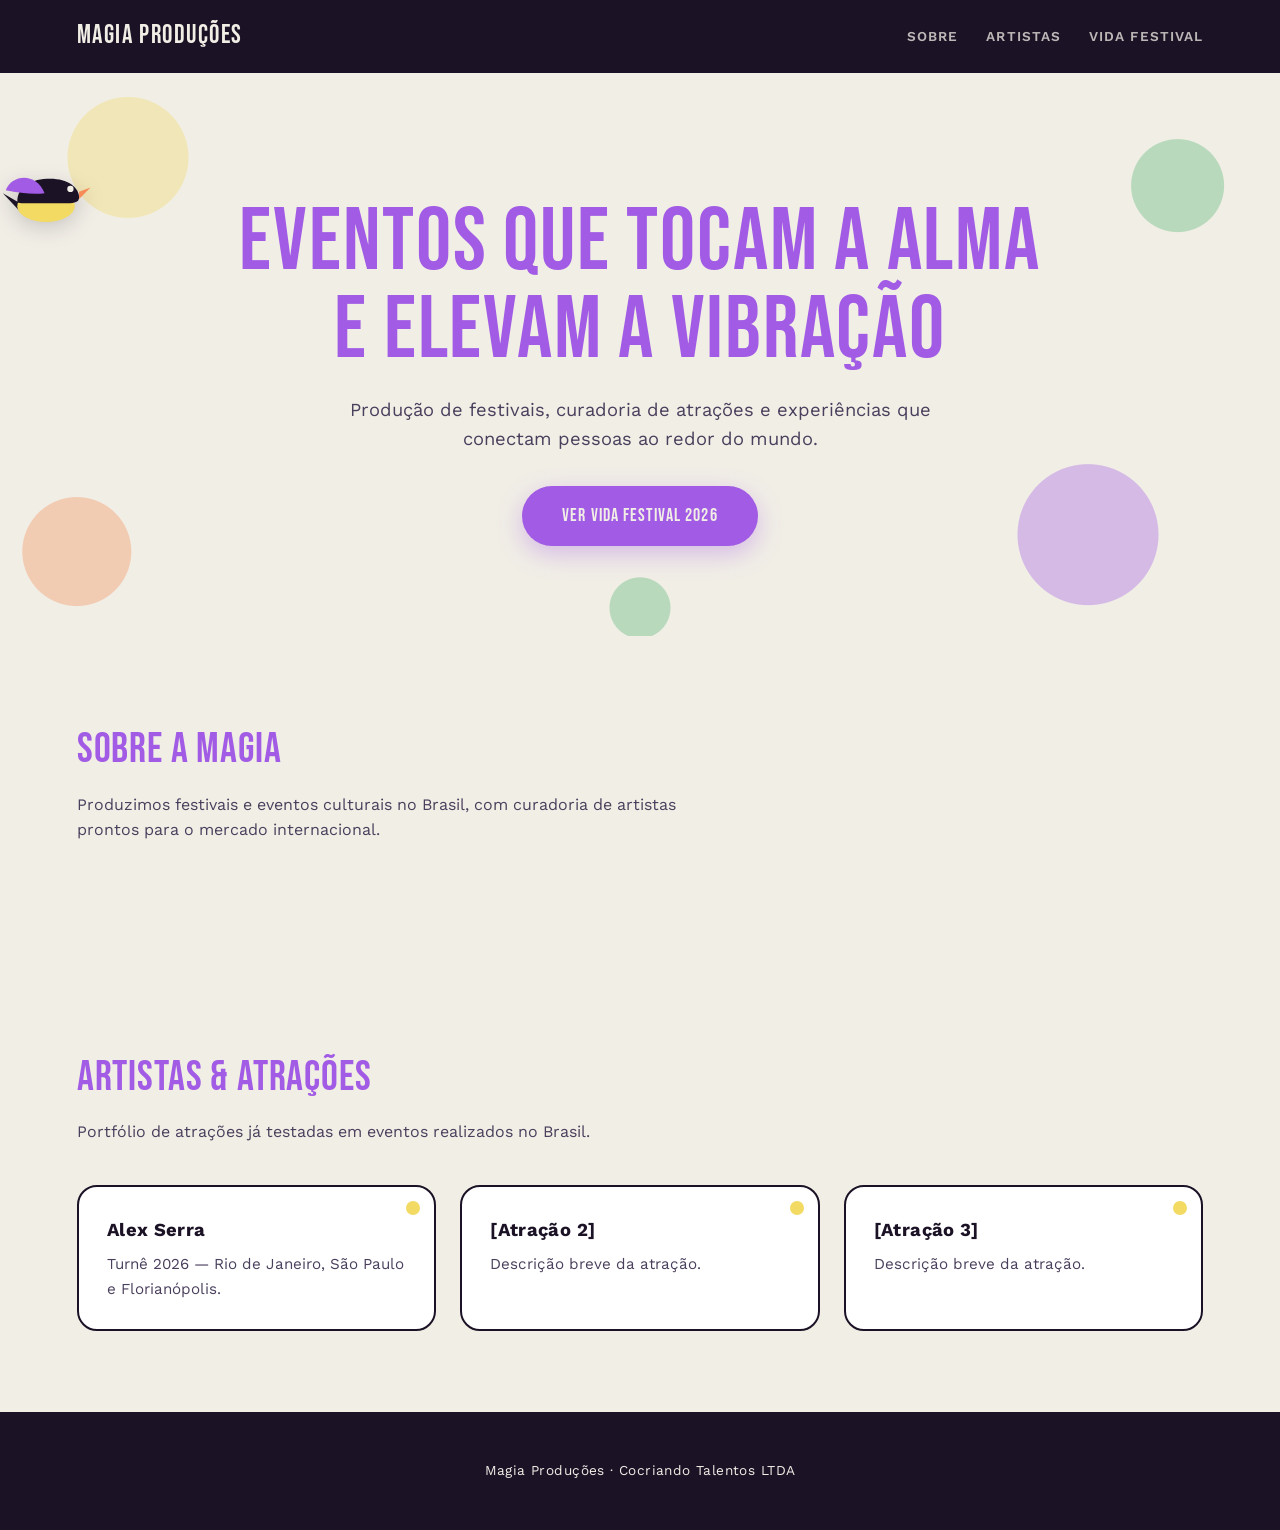
==== index.html @ 2a8267ff "design: aplica identidade visual oficial do VIDA Festival + secao de facilitadores/expositores Palet" ====
<!DOCTYPE html>
<html lang="pt-BR">
<head>
<meta charset="UTF-8">
<meta name="viewport" content="width=device-width, initial-scale=1.0">
<title>Magia Produções</title>
<link rel="preconnect" href="https://fonts.googleapis.com">
<link href="https://fonts.googleapis.com/css2?family=Bebas+Neue&family=Fraunces:wght@500;600&family=Work+Sans:wght@400;500;600&display=swap" rel="stylesheet">
<link rel="stylesheet" href="css/style.css">
</head>
<body>
<header>
  <div class="logo">magia produções</div>
  <nav>
    <a href="#sobre">Sobre</a>
    <a href="#artistas">Artistas</a>
    <a href="vida-festival.html">VIDA Festival</a>
  </nav>
</header>

<section class="hero">
  <svg class="bird-fly" viewBox="0 0 64 48" aria-hidden="true">
    <path d="M14,28 L2,21 L15,35 Z" fill="#1B1226"/>
    <ellipse cx="32" cy="30" rx="20" ry="11" fill="#F2DA63"/>
    <path d="M12,27 C12,16 22,11 35,11 C47,11 55,17 55,24 C55,27 52,28 47,28 L15,28 C13,28 12,27.6 12,27 Z" fill="#1B1226"/>
    <path class="wing-front" d="M31,21 C25,6 8,8 4,19 C14,21 24,22 31,21 Z" fill="#A15BE4"/>
    <path d="M55,20 L63,17 L55,25 Z" fill="#F68B57"/>
    <circle cx="49" cy="18" r="2.2" fill="#F1EEE6"/>
  </svg>
  <div class="hero-inner">
    <h1>Eventos que tocam a alma<br>e elevam a vibração</h1>
    <p>Produção de festivais, curadoria de atrações e experiências que conectam pessoas ao redor do mundo.</p>
    <a href="vida-festival.html" class="cta">Ver VIDA Festival 2026</a>
  </div>
</section>

<section id="sobre">
  <h2 class="section-title">Sobre a Magia</h2>
  <p class="section-sub">Produzimos festivais e eventos culturais no Brasil, com curadoria de artistas prontos para o mercado internacional.</p>
</section>

<section id="artistas">
  <h2 class="section-title">Artistas &amp; Atrações</h2>
  <p class="section-sub">Portfólio de atrações já testadas em eventos realizados no Brasil.</p>
  <div class="grid">
    <div class="card"><h3>Alex Serra</h3><p>Turnê 2026 — Rio de Janeiro, São Paulo e Florianópolis.</p></div>
    <div class="card"><h3>[Atração 2]</h3><p>Descrição breve da atração.</p></div>
    <div class="card"><h3>[Atração 3]</h3><p>Descrição breve da atração.</p></div>
  </div>
</section>

<footer>Magia Produções · Cocriando Talentos LTDA</footer>
</body>
</html>
---- css/style.css ----
:root {
  --roxo: #A15BE4;
  --roxo-escuro: #6B3AA0;
  --verde: #53B56F;
  --amarelo: #F2DA63;
  --laranja: #F68B57;
  --off-white: #F1EEE6;
  --tinta: #1B1226;
  --tinta-suave: #4a3f5c;
  --font-display: 'Bebas Neue', 'Fraunces', serif;
  --font-body: 'Work Sans', sans-serif;
}
* { box-sizing: border-box; margin: 0; padding: 0; }
html { scroll-behavior: smooth; }
body {
  background: var(--off-white);
  color: var(--tinta);
  font-family: var(--font-body);
  line-height: 1.6;
}
h1, h2, h3 {
  font-family: var(--font-display);
  font-weight: 400;
  letter-spacing: 0.02em;
  text-transform: uppercase;
}
a { color: inherit; text-decoration: none; }

/* header */
header {
  position: sticky;
  top: 0;
  z-index: 10;
  display: flex;
  justify-content: space-between;
  align-items: center;
  gap: 16px;
  padding: 16px 6vw;
  background: var(--tinta);
  flex-wrap: wrap;
}
header .logo {
  display: flex;
  align-items: center;
  gap: 10px;
  font-family: var(--font-display);
  font-size: 1.6rem;
  letter-spacing: 0.06em;
  color: var(--off-white);
}
header .logo svg { height: 34px; width: auto; }
nav { display: flex; align-items: center; gap: 28px; flex-wrap: wrap; }
nav a {
  color: var(--off-white);
  opacity: 0.75;
  font-size: 0.85rem;
  letter-spacing: 0.08em;
  text-transform: uppercase;
  font-weight: 600;
}
nav a:hover { opacity: 1; color: var(--amarelo); }

/* hero */
.hero {
  position: relative;
  padding: 14vh 6vw 10vh;
  text-align: center;
  overflow: hidden;
  background: var(--off-white);
}
.hero::before {
  content: "";
  position: absolute;
  inset: 0;
  background-image:
    radial-gradient(circle at 10% 15%, var(--amarelo) 0 60px, transparent 61px),
    radial-gradient(circle at 92% 20%, var(--verde) 0 46px, transparent 47px),
    radial-gradient(circle at 85% 82%, var(--roxo) 0 70px, transparent 71px),
    radial-gradient(circle at 6% 85%, var(--laranja) 0 54px, transparent 55px),
    radial-gradient(circle at 50% 95%, var(--verde) 0 30px, transparent 31px);
  opacity: 0.35;
  pointer-events: none;
}
.hero-inner { position: relative; z-index: 1; }

/* bem-te-vi animado */
.bird-fly {
  position: absolute;
  top: 16%;
  left: 0;
  width: 92px;
  height: auto;
  z-index: 2;
  animation: fly-path 16s linear infinite;
  pointer-events: none;
  filter: drop-shadow(0 6px 10px rgba(27,18,38,0.18));
}
.bird-fly .wing-front { transform-origin: 28px 20px; animation: flap 0.28s ease-in-out infinite alternate; }
@keyframes fly-path {
  0%   { transform: translate(-10vw, 6vh) scale(0.75) rotate(-4deg); opacity: 0; }
  8%   { opacity: 1; }
  35%  { transform: translate(35vw, -4vh) scale(0.95) rotate(2deg); }
  65%  { transform: translate(70vw, 4vh) scale(1) rotate(-2deg); }
  92%  { opacity: 1; }
  100% { transform: translate(112vw, -2vh) scale(0.85) rotate(3deg); opacity: 0; }
}
@keyframes flap {
  from { transform: scaleY(1) rotate(0deg); }
  to   { transform: scaleY(0.35) rotate(-18deg); }
}
@media (prefers-reduced-motion: reduce) {
  .bird-fly { animation: none; opacity: 0; }
}
.hero h1 {
  font-size: clamp(2.6rem, 8vw, 5.5rem);
  line-height: 1;
  color: var(--roxo);
}
.hero p {
  margin-top: 20px;
  color: var(--tinta-suave);
  font-size: 1.15rem;
  max-width: 600px;
  margin-inline: auto;
}
.hero .cta, .btn-ingresso {
  display: inline-block;
  margin-top: 32px;
  padding: 16px 40px;
  border-radius: 999px;
  background: var(--roxo);
  color: var(--off-white);
  font-family: var(--font-display);
  letter-spacing: 0.06em;
  font-size: 1.1rem;
  box-shadow: 0 8px 24px rgba(161,91,228,0.35);
  transition: transform 0.15s ease;
}
.hero .cta:hover, .btn-ingresso:hover { transform: translateY(-2px); }
.btn-ingresso { background: var(--laranja); box-shadow: 0 8px 24px rgba(246,139,87,0.35); }

section { padding: 9vh 6vw; }
.section-title {
  font-size: clamp(1.8rem, 4vw, 2.6rem);
  color: var(--roxo);
  margin-bottom: 8px;
}
.section-sub { color: var(--tinta-suave); margin-bottom: 40px; max-width: 620px; }

.grid { display: grid; grid-template-columns: repeat(auto-fit, minmax(240px, 1fr)); gap: 24px; }
.card {
  background: #fff;
  border: 2px solid var(--tinta);
  border-radius: 20px;
  padding: 28px;
  position: relative;
}
.card::before {
  content: "";
  position: absolute;
  top: 14px;
  right: 14px;
  width: 14px;
  height: 14px;
  border-radius: 50%;
  background: var(--amarelo);
}
.card h3 {
  color: var(--tinta);
  margin-bottom: 8px;
  text-transform: none;
  font-family: var(--font-body);
  font-weight: 700;
  font-size: 1.15rem;
}
.card p { color: var(--tinta-suave); font-size: 0.95rem; }

.aviso {
  background: #fff;
  border: 2px dashed var(--roxo);
  border-radius: 16px;
  padding: 22px 26px;
  font-size: 0.92rem;
  color: var(--tinta-suave);
  margin: 32px 0;
}

footer {
  padding: 48px 6vw;
  text-align: center;
  color: var(--off-white);
  background: var(--tinta);
  font-size: 0.85rem;
  letter-spacing: 0.03em;
}

@media (max-width: 640px) {
  header { justify-content: center; text-align: center; }
  nav { justify-content: center; gap: 18px; }
}
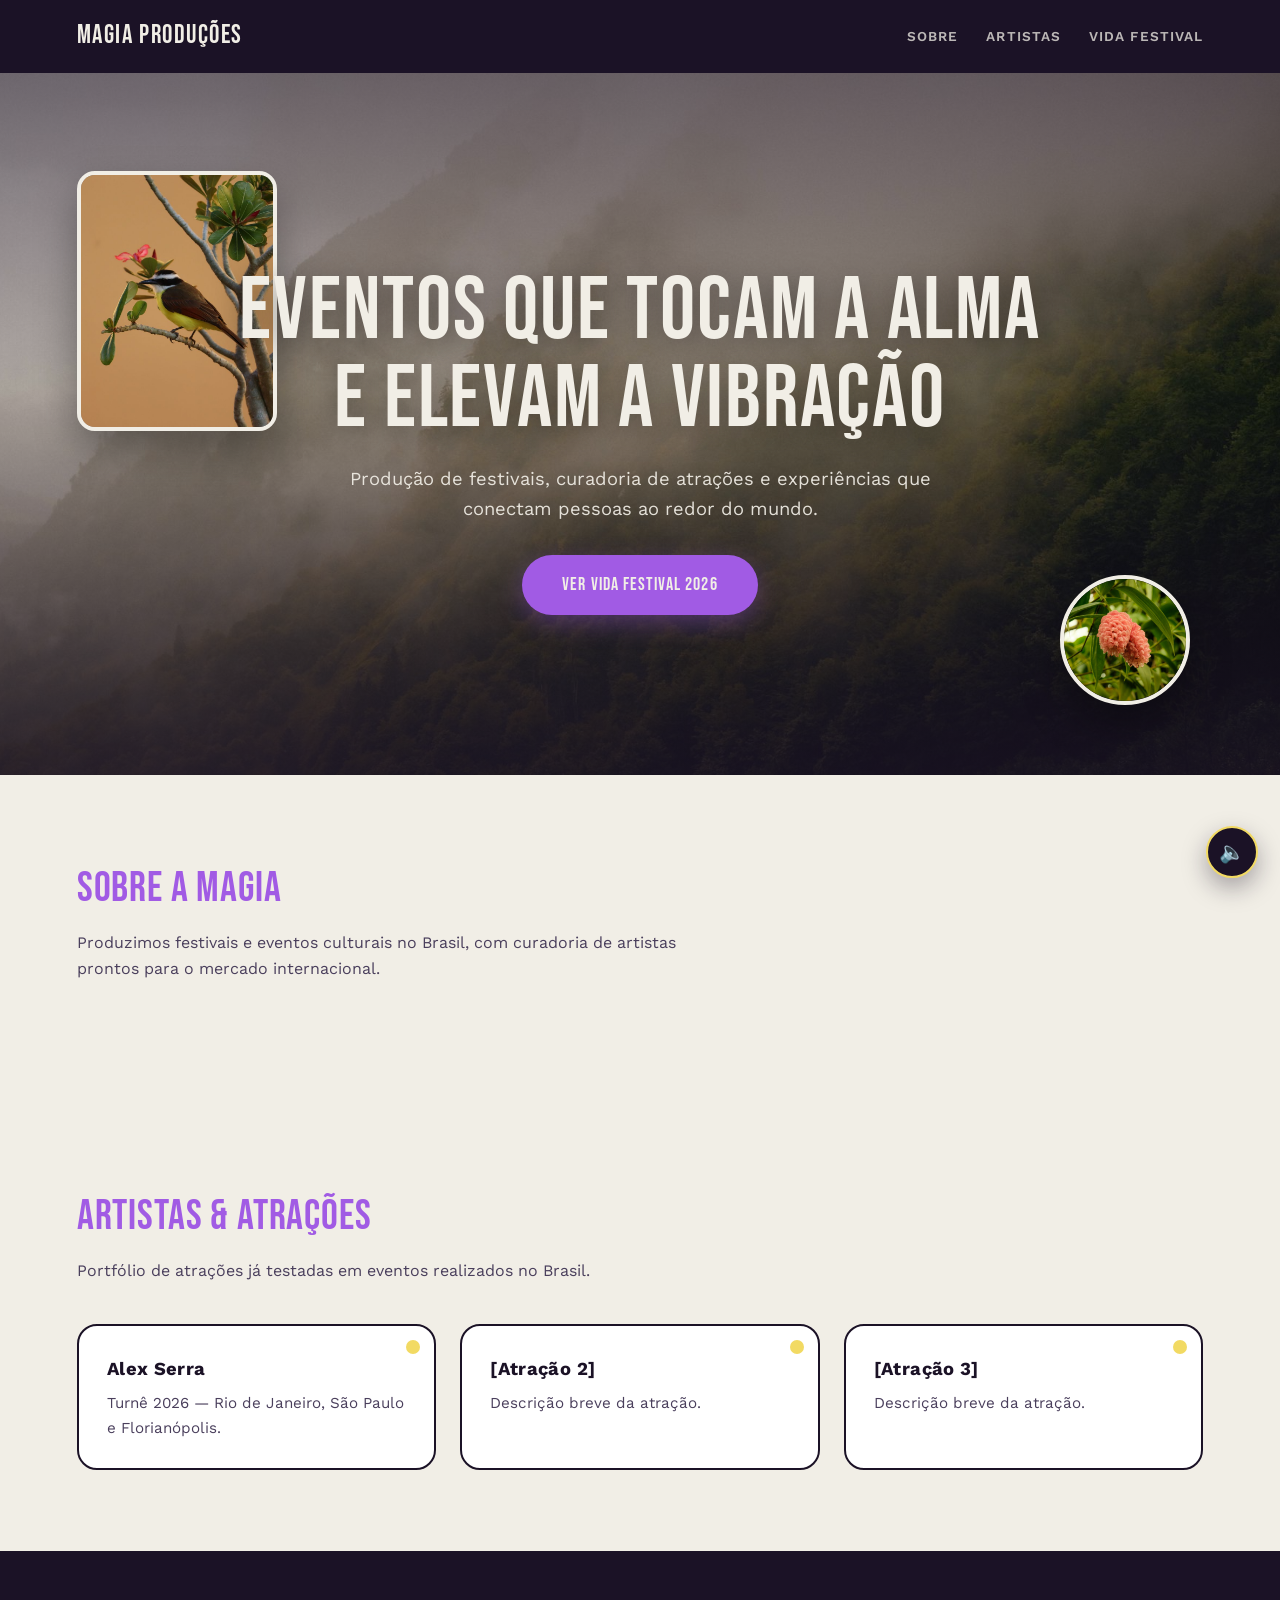
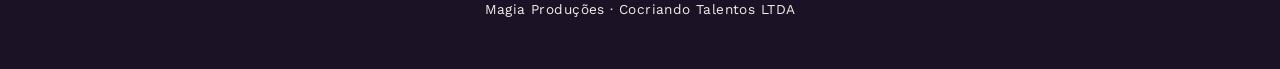
==== commit fbd38b0a: "design: substitui ilustracao vetorial por fotografia real e adiciona som ambiente Hero agora usa fot" ====
--- a/index.html
+++ b/index.html
@@ -19,14 +19,10 @@
 </header>
 
 <section class="hero">
-  <svg class="bird-fly" viewBox="0 0 64 48" aria-hidden="true">
-    <path d="M14,28 L2,21 L15,35 Z" fill="#1B1226"/>
-    <ellipse cx="32" cy="30" rx="20" ry="11" fill="#F2DA63"/>
-    <path d="M12,27 C12,16 22,11 35,11 C47,11 55,17 55,24 C55,27 52,28 47,28 L15,28 C13,28 12,27.6 12,27 Z" fill="#1B1226"/>
-    <path class="wing-front" d="M31,21 C25,6 8,8 4,19 C14,21 24,22 31,21 Z" fill="#A15BE4"/>
-    <path d="M55,20 L63,17 L55,25 Z" fill="#F68B57"/>
-    <circle cx="49" cy="18" r="2.2" fill="#F1EEE6"/>
-  </svg>
+  <div class="hero-bg" style="background-image:url('img/mountain-bg.jpg')"></div>
+  <div class="hero-scrim"></div>
+  <img class="photo-float photo-float--bird" src="img/kiskadee-hero.jpg" alt="Bem-te-vi, ave símbolo do VIDA Festival">
+  <img class="photo-float photo-float--flower" src="img/flower-accent.jpg" alt="Flor tropical">
   <div class="hero-inner">
     <h1>Eventos que tocam a alma<br>e elevam a vibração</h1>
     <p>Produção de festivais, curadoria de atrações e experiências que conectam pessoas ao redor do mundo.</p>
@@ -50,5 +46,23 @@
 </section>
 
 <footer>Magia Produções · Cocriando Talentos LTDA</footer>
+
+<button id="sound-toggle" class="sound-toggle" type="button" aria-pressed="false" aria-label="Ativar som da natureza">🔈</button>
+<audio id="nature-audio" src="audio/birds-ambience.mp3" loop preload="none"></audio>
+<script>
+  var btn = document.getElementById('sound-toggle');
+  var audio = document.getElementById('nature-audio');
+  btn.addEventListener('click', function () {
+    if (audio.paused) {
+      audio.play();
+      btn.textContent = '🔊';
+      btn.setAttribute('aria-pressed', 'true');
+    } else {
+      audio.pause();
+      btn.textContent = '🔈';
+      btn.setAttribute('aria-pressed', 'false');
+    }
+  });
+</script>
 </body>
 </html>
--- a/css/style.css
+++ b/css/style.css
@@ -63,62 +63,75 @@
 /* hero */
 .hero {
   position: relative;
-  padding: 14vh 6vw 10vh;
+  padding: 16vh 6vw 12vh;
   text-align: center;
   overflow: hidden;
-  background: var(--off-white);
-}
-.hero::before {
-  content: "";
+  min-height: 78vh;
+  display: flex;
+  align-items: center;
+  justify-content: center;
+  background: var(--tinta);
+}
+.hero-bg {
   position: absolute;
   inset: 0;
-  background-image:
-    radial-gradient(circle at 10% 15%, var(--amarelo) 0 60px, transparent 61px),
-    radial-gradient(circle at 92% 20%, var(--verde) 0 46px, transparent 47px),
-    radial-gradient(circle at 85% 82%, var(--roxo) 0 70px, transparent 71px),
-    radial-gradient(circle at 6% 85%, var(--laranja) 0 54px, transparent 55px),
-    radial-gradient(circle at 50% 95%, var(--verde) 0 30px, transparent 31px);
-  opacity: 0.35;
-  pointer-events: none;
-}
-.hero-inner { position: relative; z-index: 1; }
-
-/* bem-te-vi animado */
-.bird-fly {
-  position: absolute;
-  top: 16%;
-  left: 0;
-  width: 92px;
-  height: auto;
-  z-index: 2;
-  animation: fly-path 16s linear infinite;
-  pointer-events: none;
-  filter: drop-shadow(0 6px 10px rgba(27,18,38,0.18));
-}
-.bird-fly .wing-front { transform-origin: 28px 20px; animation: flap 0.28s ease-in-out infinite alternate; }
-@keyframes fly-path {
-  0%   { transform: translate(-10vw, 6vh) scale(0.75) rotate(-4deg); opacity: 0; }
-  8%   { opacity: 1; }
-  35%  { transform: translate(35vw, -4vh) scale(0.95) rotate(2deg); }
-  65%  { transform: translate(70vw, 4vh) scale(1) rotate(-2deg); }
-  92%  { opacity: 1; }
-  100% { transform: translate(112vw, -2vh) scale(0.85) rotate(3deg); opacity: 0; }
-}
-@keyframes flap {
-  from { transform: scaleY(1) rotate(0deg); }
-  to   { transform: scaleY(0.35) rotate(-18deg); }
+  background-size: cover;
+  background-position: center 65%;
+  transform: scale(1.03);
+}
+.hero-scrim {
+  position: absolute;
+  inset: 0;
+  background: linear-gradient(180deg, rgba(27,18,38,0.6) 0%, rgba(27,18,38,0.28) 45%, rgba(27,18,38,0.8) 100%);
+}
+.hero-inner { position: relative; z-index: 2; }
+
+/* fotos reais flutuantes */
+.photo-float {
+  position: absolute;
+  z-index: 1;
+  object-fit: cover;
+  border-radius: 18px;
+  border: 4px solid var(--off-white);
+  box-shadow: 0 20px 40px rgba(0,0,0,0.35);
+  animation: photo-bob 7s ease-in-out infinite;
+}
+.photo-float--bird {
+  width: 200px;
+  height: 260px;
+  top: 14%;
+  left: 6%;
+}
+.photo-float--flower {
+  width: 130px;
+  height: 130px;
+  border-radius: 50%;
+  bottom: 10%;
+  right: 7%;
+  animation-delay: 2s;
+}
+@keyframes photo-bob {
+  0%, 100% { transform: translateY(0) rotate(-1deg); }
+  50% { transform: translateY(-16px) rotate(1deg); }
 }
 @media (prefers-reduced-motion: reduce) {
-  .bird-fly { animation: none; opacity: 0; }
+  .photo-float { animation: none; }
+}
+@media (max-width: 780px) {
+  .hero { padding-top: 8vh; }
+  .hero-inner { margin-top: 130px; }
+  .photo-float--bird { width: 96px; height: 128px; left: 5%; top: 4%; }
+  .photo-float--flower { width: 76px; height: 76px; right: 5%; top: 4%; bottom: auto; animation-delay: 1s; }
 }
 .hero h1 {
   font-size: clamp(2.6rem, 8vw, 5.5rem);
   line-height: 1;
-  color: var(--roxo);
+  color: var(--off-white);
+  text-shadow: 0 6px 30px rgba(0,0,0,0.4);
 }
 .hero p {
   margin-top: 20px;
-  color: var(--tinta-suave);
+  color: rgba(241,238,230,0.92);
   font-size: 1.15rem;
   max-width: 600px;
   margin-inline: auto;
@@ -140,6 +153,44 @@
 .btn-ingresso { background: var(--laranja); box-shadow: 0 8px 24px rgba(246,139,87,0.35); }
 
 section { padding: 9vh 6vw; }
+
+/* video manifesto */
+.video-frame-wrap {
+  position: relative;
+  max-width: 880px;
+  margin: 0 auto;
+}
+.video-glow {
+  position: absolute;
+  inset: -6%;
+  z-index: 0;
+  background:
+    radial-gradient(circle at 15% 20%, var(--amarelo) 0%, transparent 40%),
+    radial-gradient(circle at 85% 25%, var(--verde) 0%, transparent 42%),
+    radial-gradient(circle at 50% 90%, var(--laranja) 0%, transparent 45%),
+    radial-gradient(circle at 90% 85%, var(--roxo) 0%, transparent 40%);
+  filter: blur(40px);
+  opacity: 0.55;
+  animation: video-glow-float 10s ease-in-out infinite alternate;
+}
+@keyframes video-glow-float {
+  0%   { transform: scale(1) rotate(0deg); }
+  100% { transform: scale(1.08) rotate(4deg); }
+}
+.video-frame {
+  position: relative;
+  z-index: 1;
+  border-radius: 24px;
+  overflow: hidden;
+  border: 4px solid var(--tinta);
+  box-shadow: 0 20px 50px rgba(27,18,38,0.25);
+  aspect-ratio: 16 / 9;
+  background: var(--tinta);
+}
+.video-frame iframe { width: 100%; height: 100%; border: 0; display: block; }
+@media (prefers-reduced-motion: reduce) {
+  .video-glow { animation: none; }
+}
 .section-title {
   font-size: clamp(1.8rem, 4vw, 2.6rem);
   color: var(--roxo);
@@ -174,6 +225,13 @@
   font-size: 1.15rem;
 }
 .card p { color: var(--tinta-suave); font-size: 0.95rem; }
+.btn-ingresso--card {
+  display: inline-block;
+  margin-top: 16px;
+  padding: 10px 22px;
+  font-size: 0.85rem;
+  box-shadow: none;
+}
 
 .aviso {
   background: #fff;
@@ -198,3 +256,27 @@
   header { justify-content: center; text-align: center; }
   nav { justify-content: center; gap: 18px; }
 }
+
+/* som ambiente */
+.sound-toggle {
+  position: fixed;
+  bottom: 22px;
+  right: 22px;
+  z-index: 50;
+  width: 52px;
+  height: 52px;
+  border-radius: 50%;
+  background: var(--tinta);
+  color: var(--off-white);
+  border: 2px solid var(--amarelo);
+  font-size: 1.3rem;
+  line-height: 1;
+  cursor: pointer;
+  box-shadow: 0 10px 24px rgba(27,18,38,0.35);
+  display: flex;
+  align-items: center;
+  justify-content: center;
+  transition: transform 0.15s ease;
+}
+.sound-toggle:hover { transform: scale(1.06); }
+.sound-toggle[aria-pressed="true"] { border-color: var(--verde); }
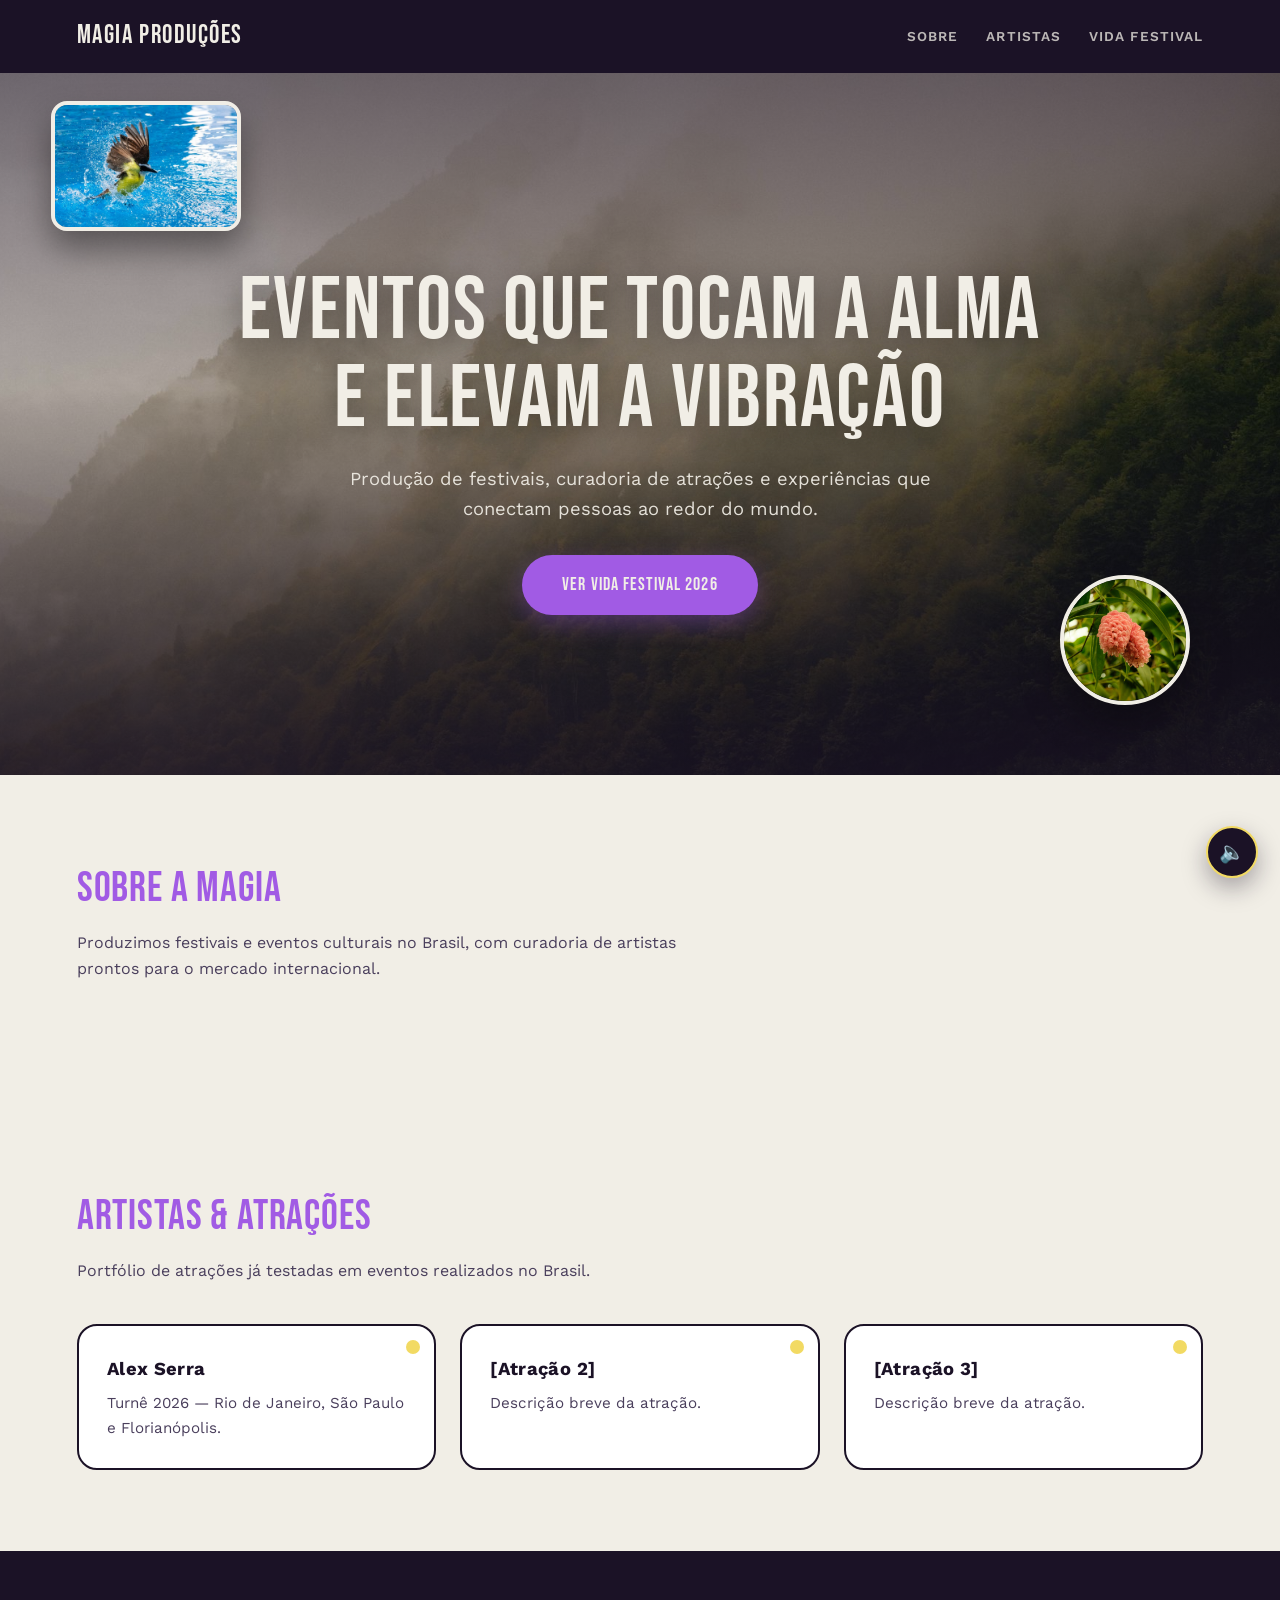
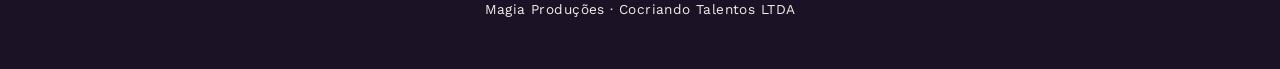
==== commit db04f221: "design: bem-te-vi voando de um lado pro outro no hero, batendo asas Troca as fotos estaticas flutuan" ====
--- a/index.html
+++ b/index.html
@@ -21,7 +21,7 @@
 <section class="hero">
   <div class="hero-bg" style="background-image:url('img/mountain-bg.jpg')"></div>
   <div class="hero-scrim"></div>
-  <img class="photo-float photo-float--bird" src="img/kiskadee-hero.jpg" alt="Bem-te-vi, ave símbolo do VIDA Festival">
+  <div class="bird-flying"><img src="img/kiskadee-flying.jpg" alt="Bem-te-vi voando, ave símbolo do VIDA Festival"></div>
   <img class="photo-float photo-float--flower" src="img/flower-accent.jpg" alt="Flor tropical">
   <div class="hero-inner">
     <h1>Eventos que tocam a alma<br>e elevam a vibração</h1>
--- a/css/style.css
+++ b/css/style.css
@@ -94,13 +94,6 @@
   border-radius: 18px;
   border: 4px solid var(--off-white);
   box-shadow: 0 20px 40px rgba(0,0,0,0.35);
-  animation: photo-bob 7s ease-in-out infinite;
-}
-.photo-float--bird {
-  width: 200px;
-  height: 260px;
-  top: 14%;
-  left: 6%;
 }
 .photo-float--flower {
   width: 130px;
@@ -108,20 +101,59 @@
   border-radius: 50%;
   bottom: 10%;
   right: 7%;
-  animation-delay: 2s;
-}
-@keyframes photo-bob {
-  0%, 100% { transform: translateY(0) rotate(-1deg); }
-  50% { transform: translateY(-16px) rotate(1deg); }
+}
+
+/* bem-te-vi voando de um lado pro outro */
+.bird-flying {
+  position: absolute;
+  z-index: 2;
+  top: 4%;
+  left: 4%;
+  width: 190px;
+  height: 130px;
+  animation: bird-cross 10s ease-in-out infinite;
+  transform-origin: center;
+  pointer-events: none;
+}
+.bird-flying img {
+  display: block;
+  width: 100%;
+  height: 100%;
+  object-fit: cover;
+  object-position: 30% 45%;
+  border-radius: 16px;
+  border: 4px solid var(--off-white);
+  box-shadow: 0 18px 32px rgba(0,0,0,0.4);
+  animation: wing-flap 0.45s ease-in-out infinite;
+  transform-origin: center;
+}
+@keyframes bird-cross {
+  0%   { transform: translate(0, 0) rotate(-5deg) scaleX(1); }
+  46%  { transform: translate(64vw, 3vh) rotate(4deg) scaleX(1); }
+  50%  { transform: translate(66vw, 2vh) rotate(4deg) scaleX(-1); }
+  96%  { transform: translate(0, 0) rotate(-5deg) scaleX(-1); }
+  100% { transform: translate(0, 0) rotate(-5deg) scaleX(1); }
+}
+@keyframes wing-flap {
+  0%, 100% { transform: scaleY(1); }
+  50% { transform: scaleY(0.92); }
 }
 @media (prefers-reduced-motion: reduce) {
-  .photo-float { animation: none; }
+  .bird-flying { animation: none; }
+  .bird-flying img { animation: none; }
 }
 @media (max-width: 780px) {
   .hero { padding-top: 8vh; }
   .hero-inner { margin-top: 130px; }
-  .photo-float--bird { width: 96px; height: 128px; left: 5%; top: 4%; }
-  .photo-float--flower { width: 76px; height: 76px; right: 5%; top: 4%; bottom: auto; animation-delay: 1s; }
+  .bird-flying { width: 116px; height: 80px; left: 5%; top: 4%; }
+  .photo-float--flower { width: 76px; height: 76px; right: 5%; top: 4%; bottom: auto; }
+  @keyframes bird-cross {
+    0%   { transform: translate(0, 0) rotate(-5deg) scaleX(1); }
+    46%  { transform: translate(58vw, 2vh) rotate(4deg) scaleX(1); }
+    50%  { transform: translate(60vw, 1vh) rotate(4deg) scaleX(-1); }
+    96%  { transform: translate(0, 0) rotate(-5deg) scaleX(-1); }
+    100% { transform: translate(0, 0) rotate(-5deg) scaleX(1); }
+  }
 }
 .hero h1 {
   font-size: clamp(2.6rem, 8vw, 5.5rem);
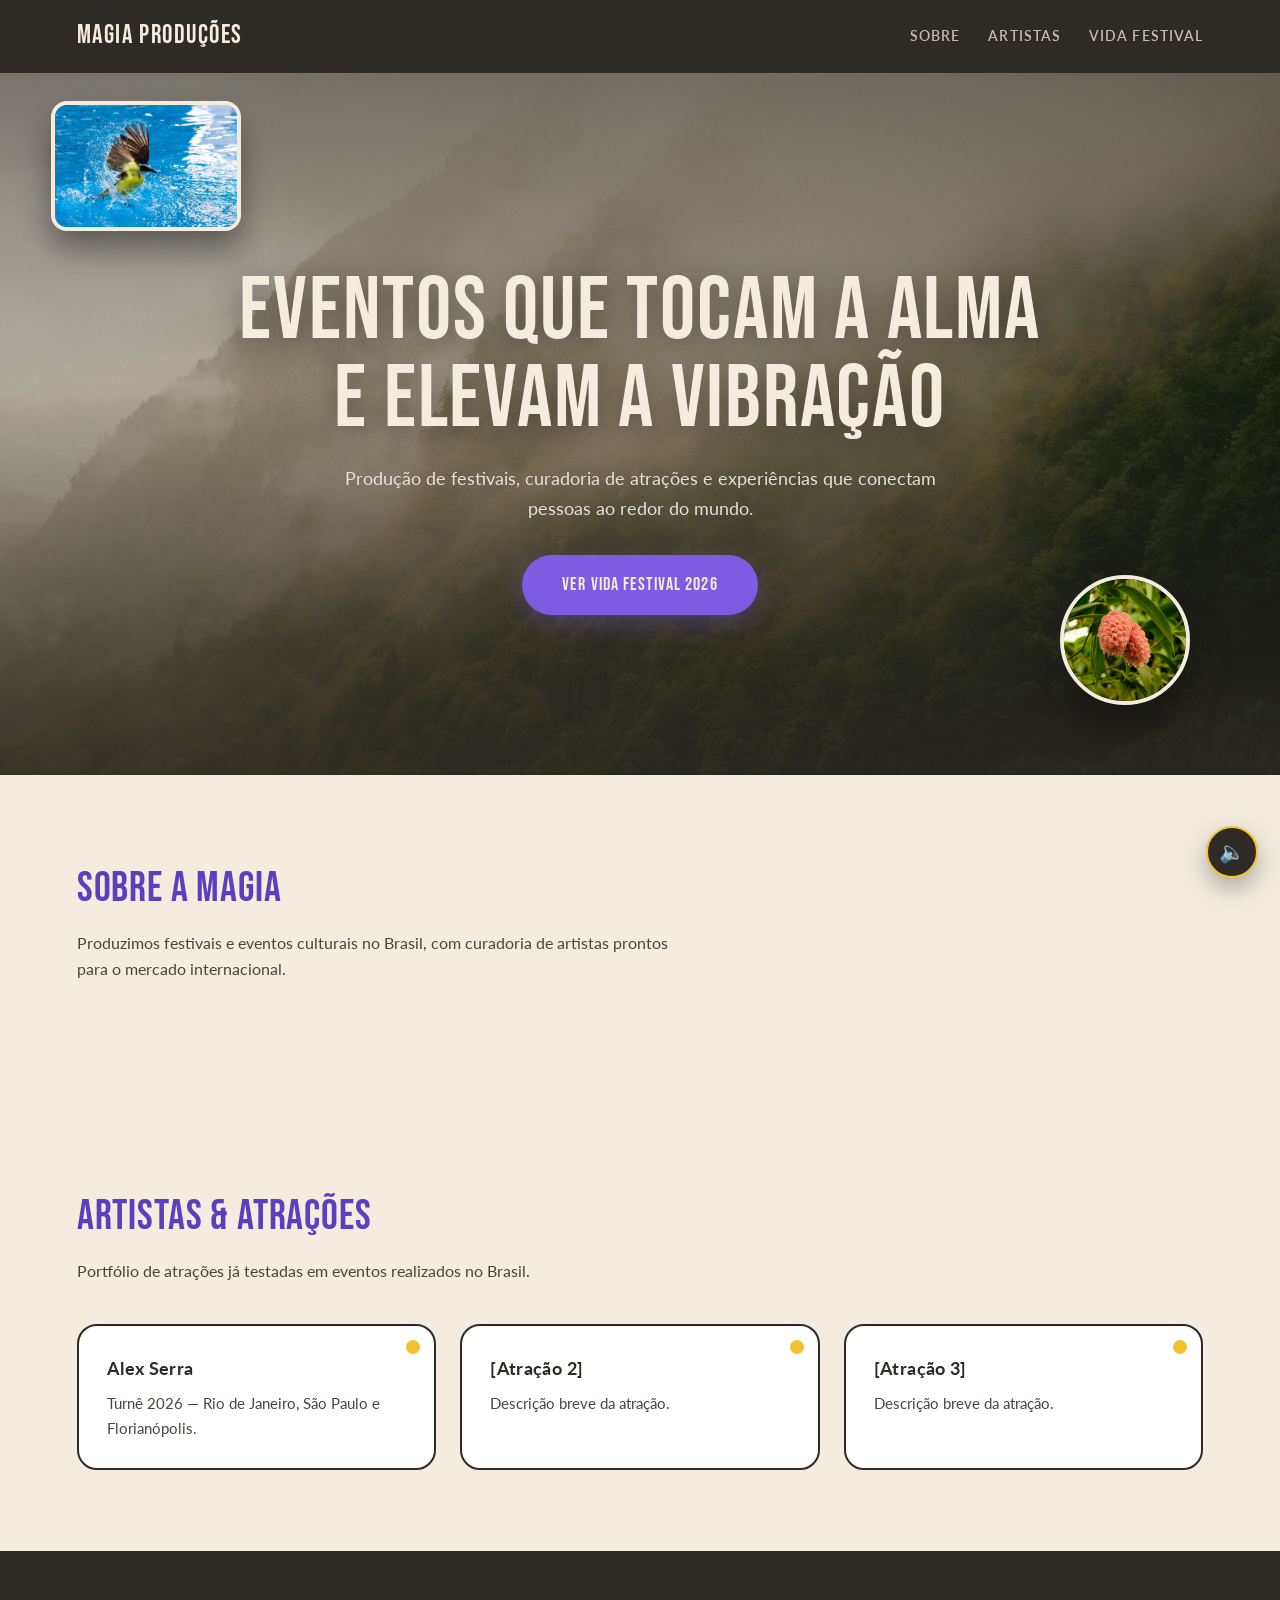
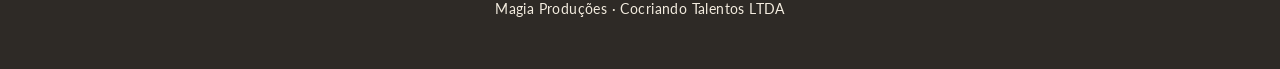
==== commit 83ea60bb: "design: alinha paleta e tipografia ao vidafestival.com.br (referencia oficial) Extrai cores exatas v" ====
--- a/index.html
+++ b/index.html
@@ -5,7 +5,7 @@
 <meta name="viewport" content="width=device-width, initial-scale=1.0">
 <title>Magia Produções</title>
 <link rel="preconnect" href="https://fonts.googleapis.com">
-<link href="https://fonts.googleapis.com/css2?family=Bebas+Neue&family=Fraunces:wght@500;600&family=Work+Sans:wght@400;500;600&display=swap" rel="stylesheet">
+<link href="https://fonts.googleapis.com/css2?family=Bebas+Neue&family=Lato:wght@400;700;900&family=Fraunces:wght@500;600&display=swap" rel="stylesheet">
 <link rel="stylesheet" href="css/style.css">
 </head>
 <body>
@@ -14,7 +14,7 @@
   <nav>
     <a href="#sobre">Sobre</a>
     <a href="#artistas">Artistas</a>
-    <a href="vida-festival.html">VIDA Festival</a>
+    <a href="https://vidafestival.com.br" target="_blank" rel="noopener">VIDA Festival</a>
   </nav>
 </header>
 
@@ -26,7 +26,7 @@
   <div class="hero-inner">
     <h1>Eventos que tocam a alma<br>e elevam a vibração</h1>
     <p>Produção de festivais, curadoria de atrações e experiências que conectam pessoas ao redor do mundo.</p>
-    <a href="vida-festival.html" class="cta">Ver VIDA Festival 2026</a>
+    <a href="https://vidafestival.com.br" target="_blank" rel="noopener" class="cta">Ver VIDA Festival 2026</a>
   </div>
 </section>
 
--- a/css/style.css
+++ b/css/style.css
@@ -1,14 +1,14 @@
 :root {
-  --roxo: #A15BE4;
-  --roxo-escuro: #6B3AA0;
-  --verde: #53B56F;
-  --amarelo: #F2DA63;
-  --laranja: #F68B57;
-  --off-white: #F1EEE6;
-  --tinta: #1B1226;
-  --tinta-suave: #4a3f5c;
+  --roxo: #7C5CE0;
+  --roxo-escuro: #5C3FBF;
+  --verde: #4A9B5E;
+  --amarelo: #F2C230;
+  --laranja: #F0824D;
+  --off-white: #F3ECDF;
+  --tinta: #2E2A26;
+  --tinta-suave: #4A443C;
   --font-display: 'Bebas Neue', 'Fraunces', serif;
-  --font-body: 'Work Sans', sans-serif;
+  --font-body: 'Lato', 'Work Sans', sans-serif;
 }
 * { box-sizing: border-box; margin: 0; padding: 0; }
 html { scroll-behavior: smooth; }
@@ -82,7 +82,7 @@
 .hero-scrim {
   position: absolute;
   inset: 0;
-  background: linear-gradient(180deg, rgba(27,18,38,0.6) 0%, rgba(27,18,38,0.28) 45%, rgba(27,18,38,0.8) 100%);
+  background: linear-gradient(180deg, rgba(46,42,38,0.6) 0%, rgba(46,42,38,0.28) 45%, rgba(46,42,38,0.8) 100%);
 }
 .hero-inner { position: relative; z-index: 2; }
 
@@ -178,7 +178,7 @@
   font-family: var(--font-display);
   letter-spacing: 0.06em;
   font-size: 1.1rem;
-  box-shadow: 0 8px 24px rgba(161,91,228,0.35);
+  box-shadow: 0 8px 24px rgba(124,92,224,0.35);
   transition: transform 0.15s ease;
 }
 .hero .cta:hover, .btn-ingresso:hover { transform: translateY(-2px); }
@@ -215,7 +215,7 @@
   border-radius: 24px;
   overflow: hidden;
   border: 4px solid var(--tinta);
-  box-shadow: 0 20px 50px rgba(27,18,38,0.25);
+  box-shadow: 0 20px 50px rgba(46,42,38,0.25);
   aspect-ratio: 16 / 9;
   background: var(--tinta);
 }
@@ -225,7 +225,7 @@
 }
 .section-title {
   font-size: clamp(1.8rem, 4vw, 2.6rem);
-  color: var(--roxo);
+  color: var(--roxo-escuro);
   margin-bottom: 8px;
 }
 .section-sub { color: var(--tinta-suave); margin-bottom: 40px; max-width: 620px; }
@@ -304,7 +304,7 @@
   font-size: 1.3rem;
   line-height: 1;
   cursor: pointer;
-  box-shadow: 0 10px 24px rgba(27,18,38,0.35);
+  box-shadow: 0 10px 24px rgba(46,42,38,0.35);
   display: flex;
   align-items: center;
   justify-content: center;
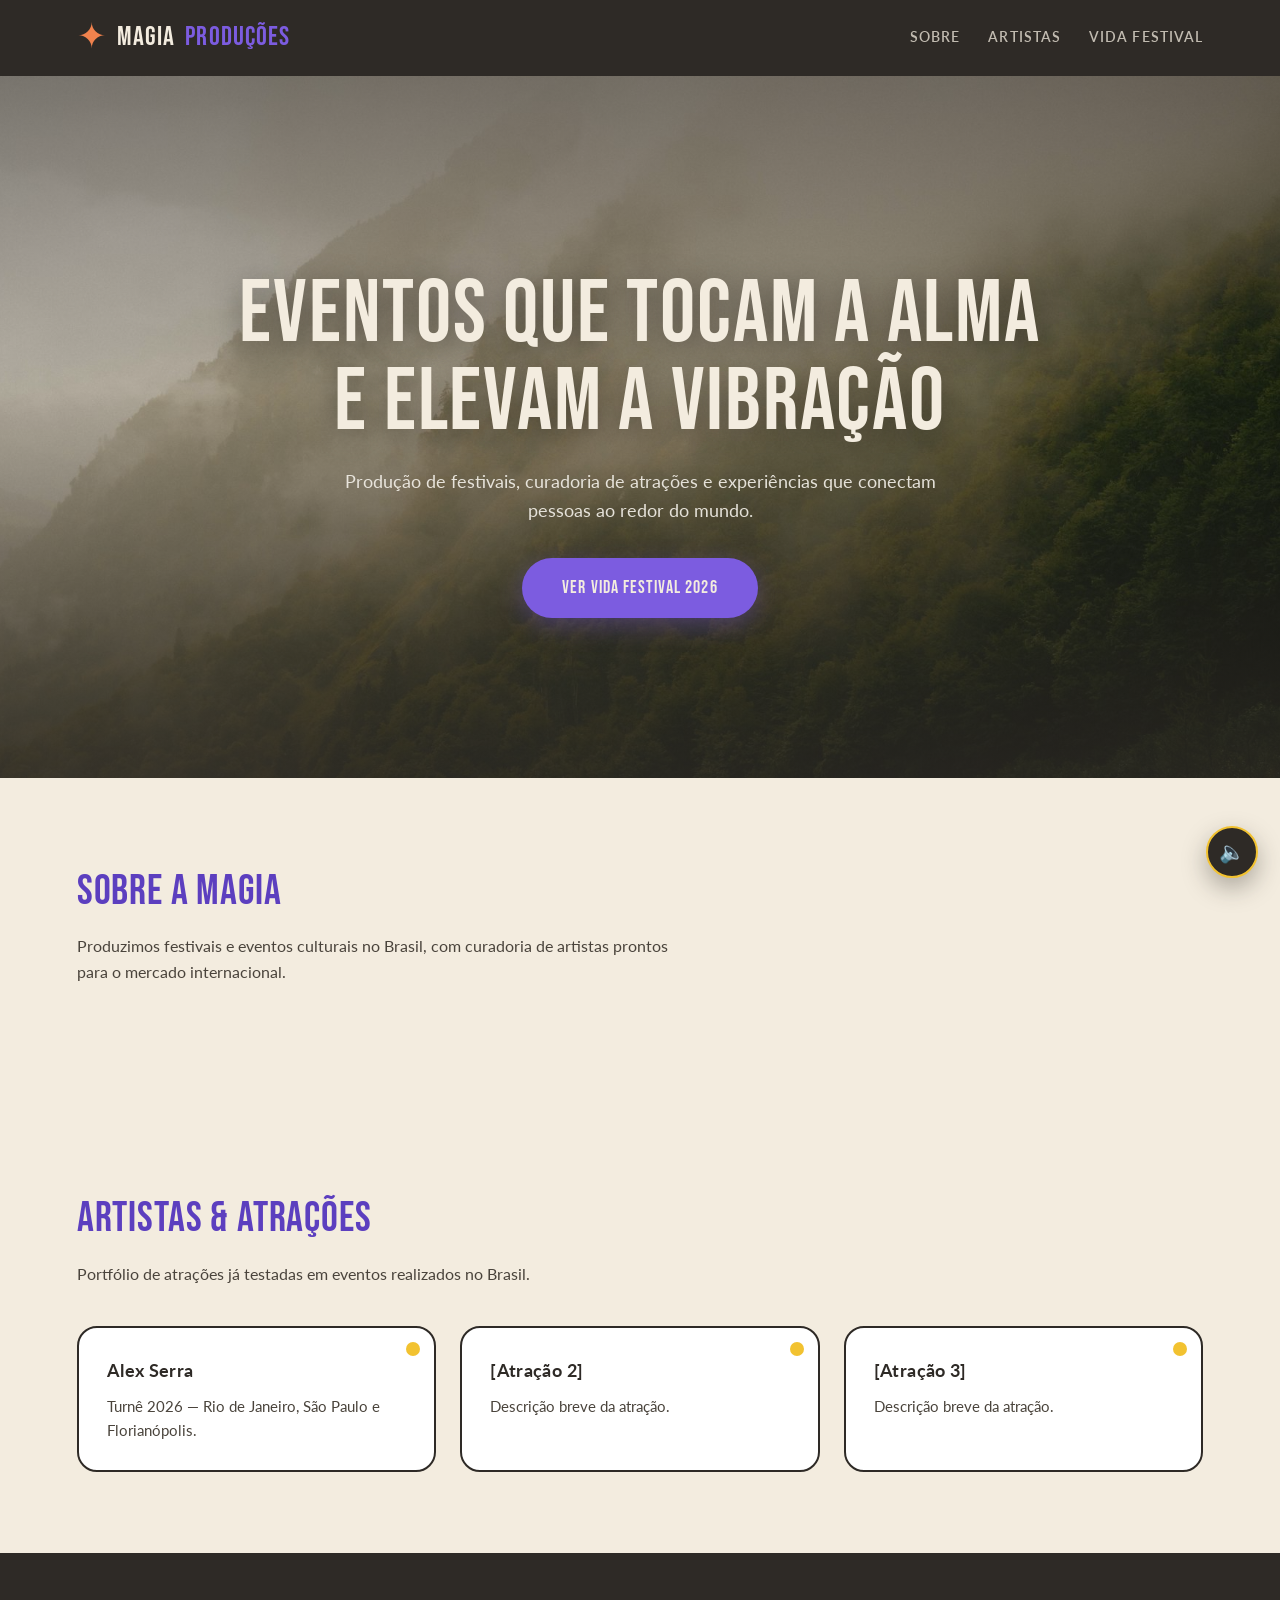
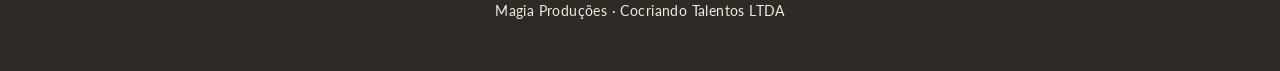
==== commit c89f0333: "design: remove passaro/flor animados do hero e adiciona lockup de logo no cabecalho Tira a foto do b" ====
--- a/index.html
+++ b/index.html
@@ -10,7 +10,7 @@
 </head>
 <body>
 <header>
-  <div class="logo">magia produções</div>
+  <div class="logo"><span class="mark">✦</span>magia <strong>produções</strong></div>
   <nav>
     <a href="#sobre">Sobre</a>
     <a href="#artistas">Artistas</a>
@@ -21,8 +21,6 @@
 <section class="hero">
   <div class="hero-bg" style="background-image:url('img/mountain-bg.jpg')"></div>
   <div class="hero-scrim"></div>
-  <div class="bird-flying"><img src="img/kiskadee-flying.jpg" alt="Bem-te-vi voando, ave símbolo do VIDA Festival"></div>
-  <img class="photo-float photo-float--flower" src="img/flower-accent.jpg" alt="Flor tropical">
   <div class="hero-inner">
     <h1>Eventos que tocam a alma<br>e elevam a vibração</h1>
     <p>Produção de festivais, curadoria de atrações e experiências que conectam pessoas ao redor do mundo.</p>
--- a/css/style.css
+++ b/css/style.css
@@ -44,10 +44,17 @@
   align-items: center;
   gap: 10px;
   font-family: var(--font-display);
-  font-size: 1.6rem;
-  letter-spacing: 0.06em;
-  color: var(--off-white);
-}
+  font-size: 1.7rem;
+  letter-spacing: 0.04em;
+  color: var(--off-white);
+  text-transform: uppercase;
+}
+header .logo .mark {
+  color: var(--laranja);
+  font-size: 1.3em;
+  line-height: 1;
+}
+header .logo strong { color: var(--roxo); font-weight: inherit; }
 header .logo svg { height: 34px; width: auto; }
 nav { display: flex; align-items: center; gap: 28px; flex-wrap: wrap; }
 nav a {
@@ -86,74 +93,8 @@
 }
 .hero-inner { position: relative; z-index: 2; }
 
-/* fotos reais flutuantes */
-.photo-float {
-  position: absolute;
-  z-index: 1;
-  object-fit: cover;
-  border-radius: 18px;
-  border: 4px solid var(--off-white);
-  box-shadow: 0 20px 40px rgba(0,0,0,0.35);
-}
-.photo-float--flower {
-  width: 130px;
-  height: 130px;
-  border-radius: 50%;
-  bottom: 10%;
-  right: 7%;
-}
-
-/* bem-te-vi voando de um lado pro outro */
-.bird-flying {
-  position: absolute;
-  z-index: 2;
-  top: 4%;
-  left: 4%;
-  width: 190px;
-  height: 130px;
-  animation: bird-cross 10s ease-in-out infinite;
-  transform-origin: center;
-  pointer-events: none;
-}
-.bird-flying img {
-  display: block;
-  width: 100%;
-  height: 100%;
-  object-fit: cover;
-  object-position: 30% 45%;
-  border-radius: 16px;
-  border: 4px solid var(--off-white);
-  box-shadow: 0 18px 32px rgba(0,0,0,0.4);
-  animation: wing-flap 0.45s ease-in-out infinite;
-  transform-origin: center;
-}
-@keyframes bird-cross {
-  0%   { transform: translate(0, 0) rotate(-5deg) scaleX(1); }
-  46%  { transform: translate(64vw, 3vh) rotate(4deg) scaleX(1); }
-  50%  { transform: translate(66vw, 2vh) rotate(4deg) scaleX(-1); }
-  96%  { transform: translate(0, 0) rotate(-5deg) scaleX(-1); }
-  100% { transform: translate(0, 0) rotate(-5deg) scaleX(1); }
-}
-@keyframes wing-flap {
-  0%, 100% { transform: scaleY(1); }
-  50% { transform: scaleY(0.92); }
-}
-@media (prefers-reduced-motion: reduce) {
-  .bird-flying { animation: none; }
-  .bird-flying img { animation: none; }
-}
 @media (max-width: 780px) {
   .hero { padding-top: 8vh; }
-  .hero-inner { margin-top: 130px; }
-  .bird-flying { width: 116px; height: 80px; left: 5%; top: 4%; }
-  .photo-float--flower { width: 76px; height: 76px; right: 5%; top: 4%; bottom: auto; }
-  @keyframes bird-cross {
-    0%   { transform: translate(0, 0) rotate(-5deg) scaleX(1); }
-    46%  { transform: translate(58vw, 2vh) rotate(4deg) scaleX(1); }
-    50%  { transform: translate(60vw, 1vh) rotate(4deg) scaleX(-1); }
-    96%  { transform: translate(0, 0) rotate(-5deg) scaleX(-1); }
-    100% { transform: translate(0, 0) rotate(-5deg) scaleX(1); }
-  }
 }
 .hero h1 {
   font-size: clamp(2.6rem, 8vw, 5.5rem);
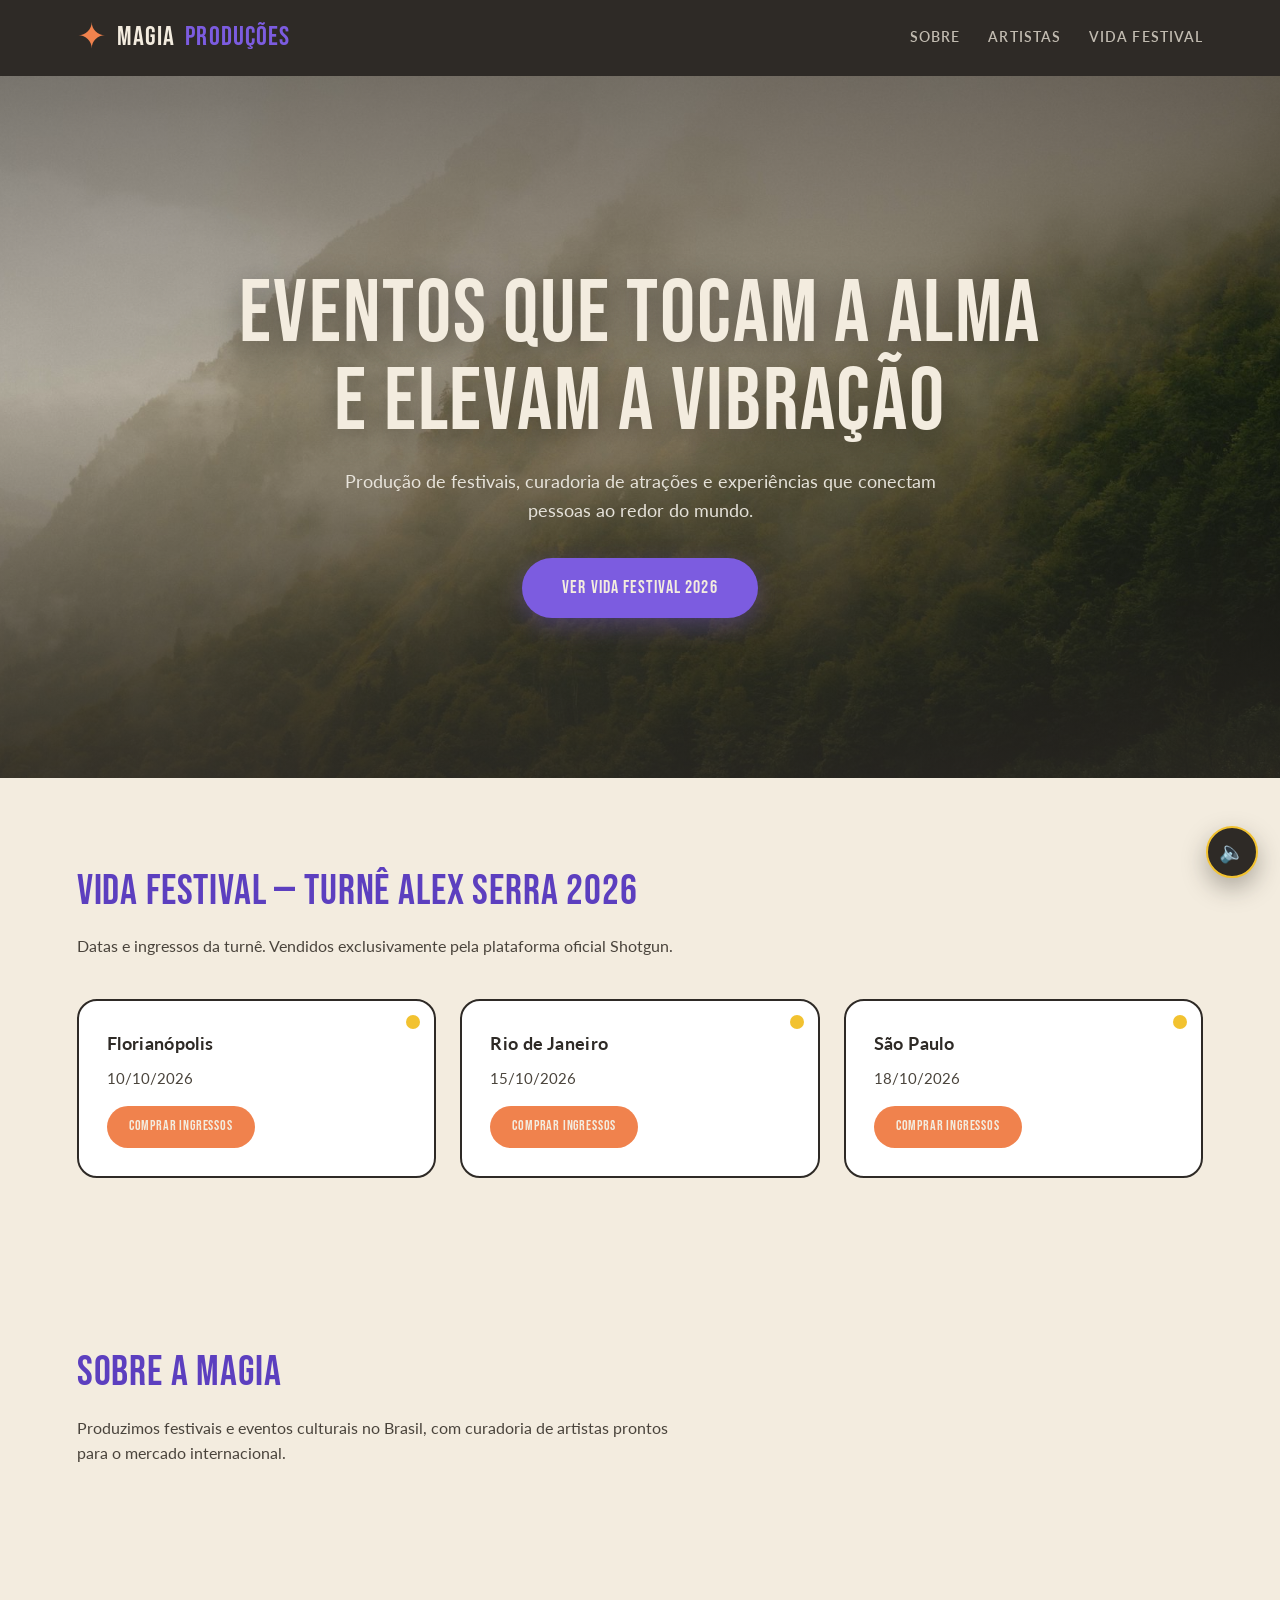
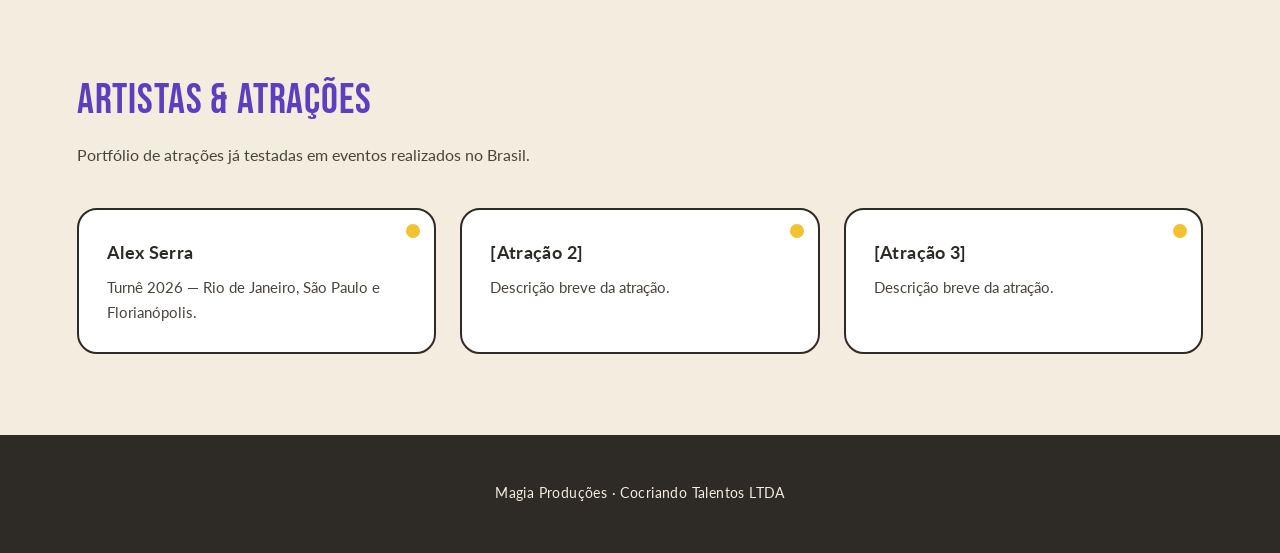
==== commit fd102f2a: "feat: adiciona secao Datas e Cidades da turne Alex Serra direto na home, com botoes de compra pra Fl" ====
--- a/index.html
+++ b/index.html
@@ -6,7 +6,7 @@
 <title>Magia Produções</title>
 <link rel="preconnect" href="https://fonts.googleapis.com">
 <link href="https://fonts.googleapis.com/css2?family=Bebas+Neue&family=Lato:wght@400;700;900&family=Fraunces:wght@500;600&display=swap" rel="stylesheet">
-<link rel="stylesheet" href="css/style.css">
+<link rel="stylesheet" href="css/style.css?v=20260816">
 </head>
 <body>
 <header>
@@ -14,7 +14,7 @@
   <nav>
     <a href="#sobre">Sobre</a>
     <a href="#artistas">Artistas</a>
-    <a href="https://vidafestival.com.br" target="_blank" rel="noopener">VIDA Festival</a>
+    <a href="vida-festival.html">VIDA Festival</a>
   </nav>
 </header>
 
@@ -24,7 +24,29 @@
   <div class="hero-inner">
     <h1>Eventos que tocam a alma<br>e elevam a vibração</h1>
     <p>Produção de festivais, curadoria de atrações e experiências que conectam pessoas ao redor do mundo.</p>
-    <a href="https://vidafestival.com.br" target="_blank" rel="noopener" class="cta">Ver VIDA Festival 2026</a>
+    <a href="vida-festival.html" class="cta">Ver VIDA Festival 2026</a>
+  </div>
+</section>
+
+<section id="turne">
+  <h2 class="section-title">VIDA Festival — Turnê Alex Serra 2026</h2>
+  <p class="section-sub">Datas e ingressos da turnê. Vendidos exclusivamente pela plataforma oficial Shotgun.</p>
+  <div class="grid">
+    <div class="card">
+      <h3>Florianópolis</h3>
+      <p>10/10/2026</p>
+      <a href="https://shotgun.live/festivals/vida-festival-2026" class="btn-ingresso btn-ingresso--card" target="_blank" rel="noopener">Comprar Ingressos</a>
+    </div>
+    <div class="card">
+      <h3>Rio de Janeiro</h3>
+      <p>15/10/2026</p>
+      <a href="https://shotgun.live/pt-pt/events/alex-serra-toti-dub" class="btn-ingresso btn-ingresso--card" target="_blank" rel="noopener">Comprar Ingressos</a>
+    </div>
+    <div class="card">
+      <h3>São Paulo</h3>
+      <p>18/10/2026</p>
+      <a href="https://shotgun.live/pt-pt/events/alex-serra-e-toti-dub-sao-paulo-sp-18-10" class="btn-ingresso btn-ingresso--card" target="_blank" rel="noopener">Comprar Ingressos</a>
+    </div>
   </div>
 </section>
 
